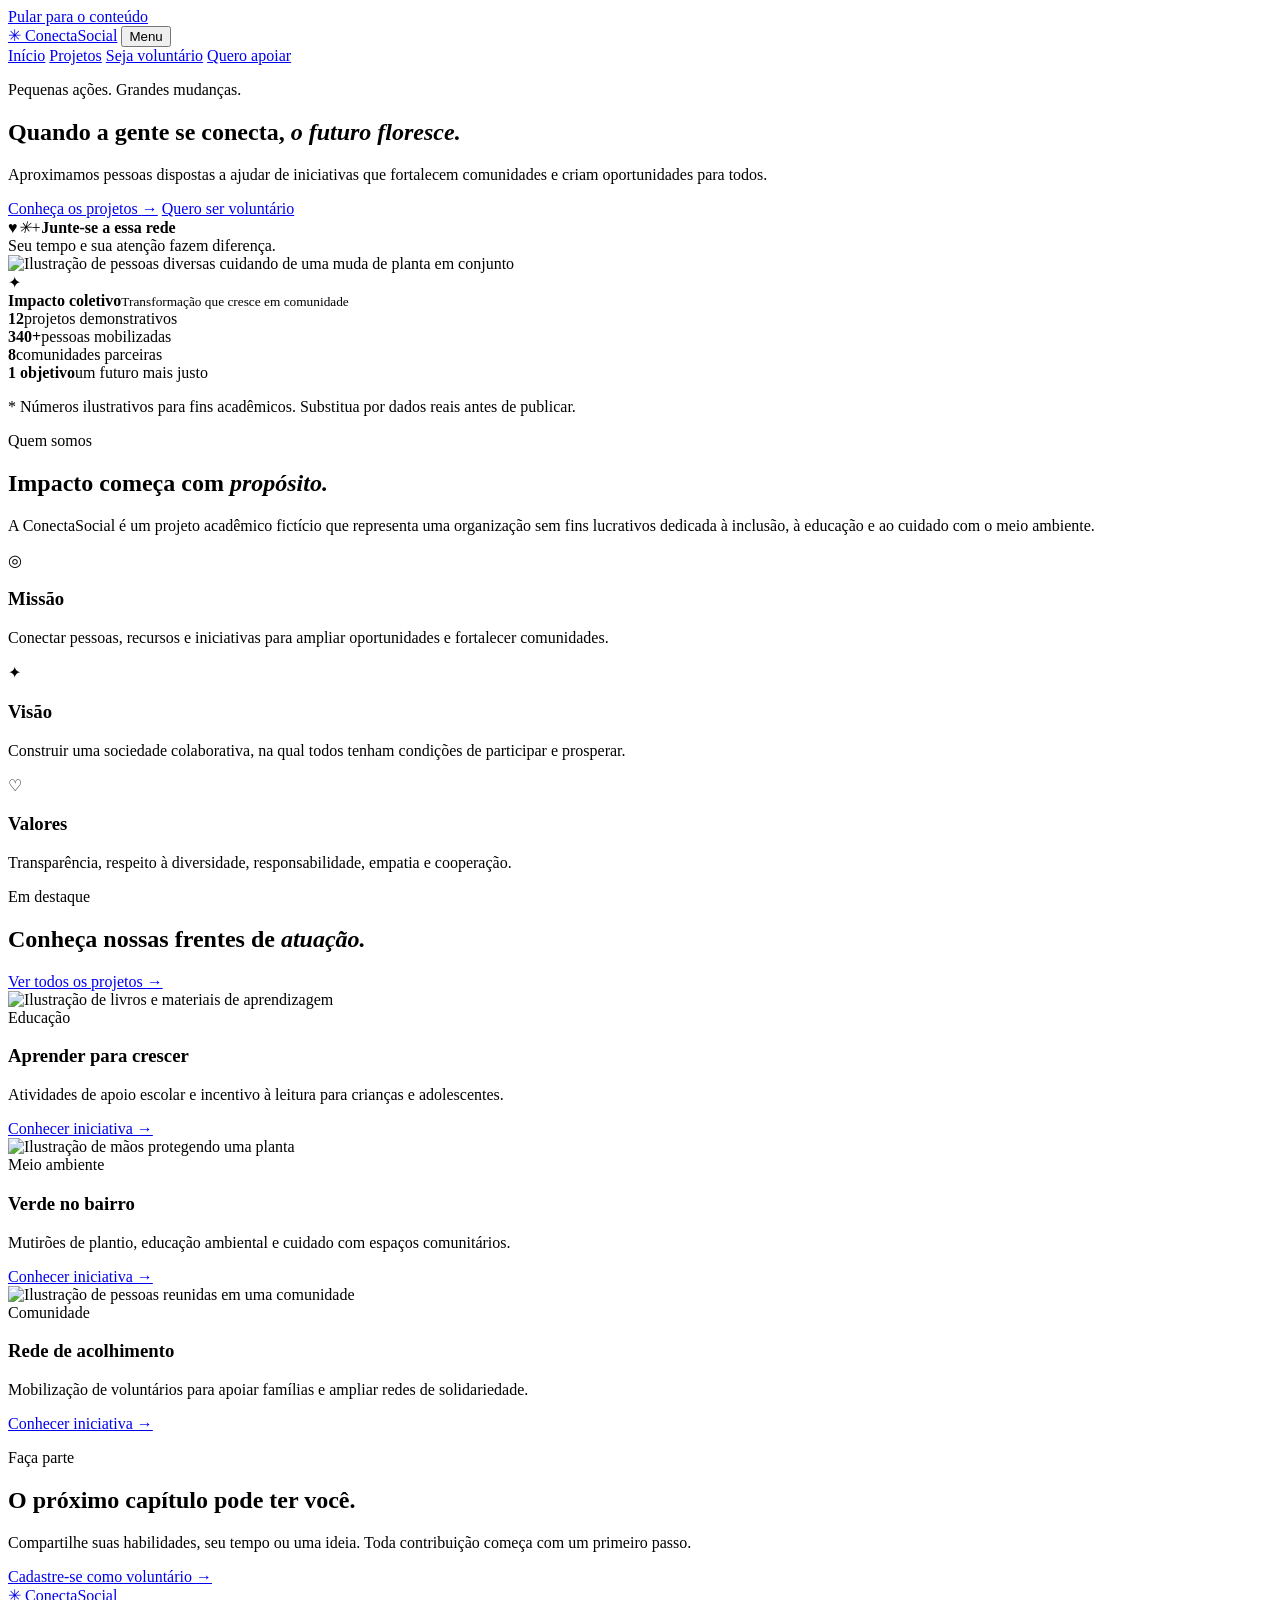
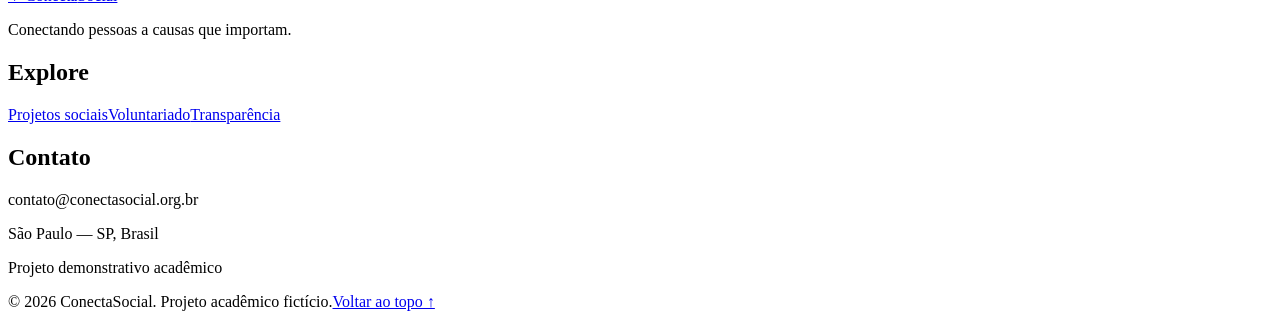
==== index.html @ 2b1a7da3 "Add files via upload" ====
<!doctype html>
<html lang="pt-BR">
<head>
  <meta charset="utf-8">
  <meta name="viewport" content="width=device-width, initial-scale=1">
  <meta name="description" content="Conheça a ConectaSocial, uma iniciativa que conecta pessoas, voluntariado e projetos que transformam comunidades.">
  <meta name="theme-color" content="#123f35">
  <title>ConectaSocial | Juntos transformamos realidades</title>
  <link rel="preload" href="assets/img/hero.svg" as="image" type="image/svg+xml">
  <link rel="stylesheet" href="css/styles.css">
  <script src="js/main.js" defer></script>
</head>
<body>
  <a class="skip-link" href="#conteudo">Pular para o conteúdo</a>
  <header class="site-header">
    <div class="container header-inner">
      <a class="brand" href="index.html" aria-label="ConectaSocial — página inicial"><span class="brand-mark" aria-hidden="true">✳</span> Conecta<span>Social</span></a>
      <button class="menu-toggle" type="button" aria-expanded="false" aria-controls="menu-principal">Menu</button>
      <nav id="menu-principal" class="main-nav" aria-label="Navegação principal">
        <a aria-current="page" href="index.html">Início</a>
        <a href="projetos.html">Projetos</a>
        <a href="cadastro.html">Seja voluntário</a>
        <a class="nav-cta" href="projetos.html#doar">Quero apoiar</a>
      </nav>
    </div>
  </header>

  <main id="conteudo">
    <section class="hero">
      <div class="container hero-grid">
        <div class="hero-copy">
          <p class="eyebrow">Pequenas ações. Grandes mudanças.</p>
          <h1>Quando a gente se conecta, <em>o futuro floresce.</em></h1>
          <p class="lead">Aproximamos pessoas dispostas a ajudar de iniciativas que fortalecem comunidades e criam oportunidades para todos.</p>
          <div class="hero-actions">
            <a class="button button-primary" href="projetos.html">Conheça os projetos <span aria-hidden="true">→</span></a>
            <a class="button button-outline" href="cadastro.html">Quero ser voluntário</a>
          </div>
          <div class="hero-note"><span class="avatar-stack" aria-hidden="true"><i>♥</i><i>✳</i><i>+</i></span><span><strong>Junte-se a essa rede</strong><br>Seu tempo e sua atenção fazem diferença.</span></div>
        </div>
        <div class="hero-art">
          <img src="assets/img/hero.svg" alt="Ilustração de pessoas diversas cuidando de uma muda de planta em conjunto" width="620" height="500">
          <div class="floating-card"><span class="floating-icon" aria-hidden="true">✦</span><div><strong>Impacto coletivo</strong><small>Transformação que cresce em comunidade</small></div></div>
        </div>
      </div>
    </section>

    <section class="stats-section" aria-label="Indicadores ilustrativos de impacto">
      <div class="container stats-grid">
        <div class="stat"><strong>12</strong><span>projetos demonstrativos</span></div>
        <div class="stat"><strong>340+</strong><span>pessoas mobilizadas</span></div>
        <div class="stat"><strong>8</strong><span>comunidades parceiras</span></div>
        <div class="stat"><strong>1 objetivo</strong><span>um futuro mais justo</span></div>
      </div>
      <p class="container data-note">* Números ilustrativos para fins acadêmicos. Substitua por dados reais antes de publicar.</p>
    </section>

    <section class="section container">
      <div class="section-heading">
        <div><p class="eyebrow">Quem somos</p><h2>Impacto começa com <em>propósito.</em></h2></div>
        <p>A ConectaSocial é um projeto acadêmico fictício que representa uma organização sem fins lucrativos dedicada à inclusão, à educação e ao cuidado com o meio ambiente.</p>
      </div>
      <div class="values-grid">
        <article class="value-card"><span class="icon-bubble" aria-hidden="true">◎</span><h3>Missão</h3><p>Conectar pessoas, recursos e iniciativas para ampliar oportunidades e fortalecer comunidades.</p></article>
        <article class="value-card"><span class="icon-bubble" aria-hidden="true">✦</span><h3>Visão</h3><p>Construir uma sociedade colaborativa, na qual todos tenham condições de participar e prosperar.</p></article>
        <article class="value-card"><span class="icon-bubble" aria-hidden="true">♡</span><h3>Valores</h3><p>Transparência, respeito à diversidade, responsabilidade, empatia e cooperação.</p></article>
      </div>
    </section>

    <section class="section section-soft">
      <div class="container">
        <div class="section-heading">
          <div><p class="eyebrow">Em destaque</p><h2>Conheça nossas frentes de <em>atuação.</em></h2></div>
          <a class="text-link" href="projetos.html">Ver todos os projetos <span aria-hidden="true">→</span></a>
        </div>
        <div class="project-grid">
          <article class="project-card">
            <img src="assets/img/educacao.svg" alt="Ilustração de livros e materiais de aprendizagem" width="520" height="320" loading="lazy">
            <div class="project-body"><span class="tag">Educação</span><h3>Aprender para crescer</h3><p>Atividades de apoio escolar e incentivo à leitura para crianças e adolescentes.</p><a class="text-link" href="projetos.html#educacao">Conhecer iniciativa →</a></div>
          </article>
          <article class="project-card">
            <img src="assets/img/meio-ambiente.svg" alt="Ilustração de mãos protegendo uma planta" width="520" height="320" loading="lazy">
            <div class="project-body"><span class="tag tag-blue">Meio ambiente</span><h3>Verde no bairro</h3><p>Mutirões de plantio, educação ambiental e cuidado com espaços comunitários.</p><a class="text-link" href="projetos.html#ambiente">Conhecer iniciativa →</a></div>
          </article>
          <article class="project-card">
            <img src="assets/img/comunidade.svg" alt="Ilustração de pessoas reunidas em uma comunidade" width="520" height="320" loading="lazy">
            <div class="project-body"><span class="tag tag-orange">Comunidade</span><h3>Rede de acolhimento</h3><p>Mobilização de voluntários para apoiar famílias e ampliar redes de solidariedade.</p><a class="text-link" href="projetos.html#acolhimento">Conhecer iniciativa →</a></div>
          </article>
        </div>
      </div>
    </section>

    <section class="cta-band">
      <div class="container cta-inner"><div><p class="eyebrow eyebrow-light">Faça parte</p><h2>O próximo capítulo pode ter você.</h2><p>Compartilhe suas habilidades, seu tempo ou uma ideia. Toda contribuição começa com um primeiro passo.</p></div><a class="button button-light" href="cadastro.html">Cadastre-se como voluntário <span aria-hidden="true">→</span></a></div>
    </section>
  </main>

  <footer class="site-footer">
    <div class="container footer-grid">
      <div><a class="brand brand-footer" href="index.html"><span class="brand-mark" aria-hidden="true">✳</span> Conecta<span>Social</span></a><p>Conectando pessoas a causas que importam.</p></div>
      <div><h2>Explore</h2><a href="projetos.html">Projetos sociais</a><a href="cadastro.html">Voluntariado</a><a href="projetos.html#transparencia">Transparência</a></div>
      <div><h2>Contato</h2><p>contato@conectasocial.org.br</p><p>São Paulo — SP, Brasil</p><p>Projeto demonstrativo acadêmico</p></div>
    </div>
    <div class="container footer-bottom"><span>© <span data-year>2026</span> ConectaSocial. Projeto acadêmico fictício.</span><a href="#conteudo">Voltar ao topo ↑</a></div>
  </footer>
</body>
</html>
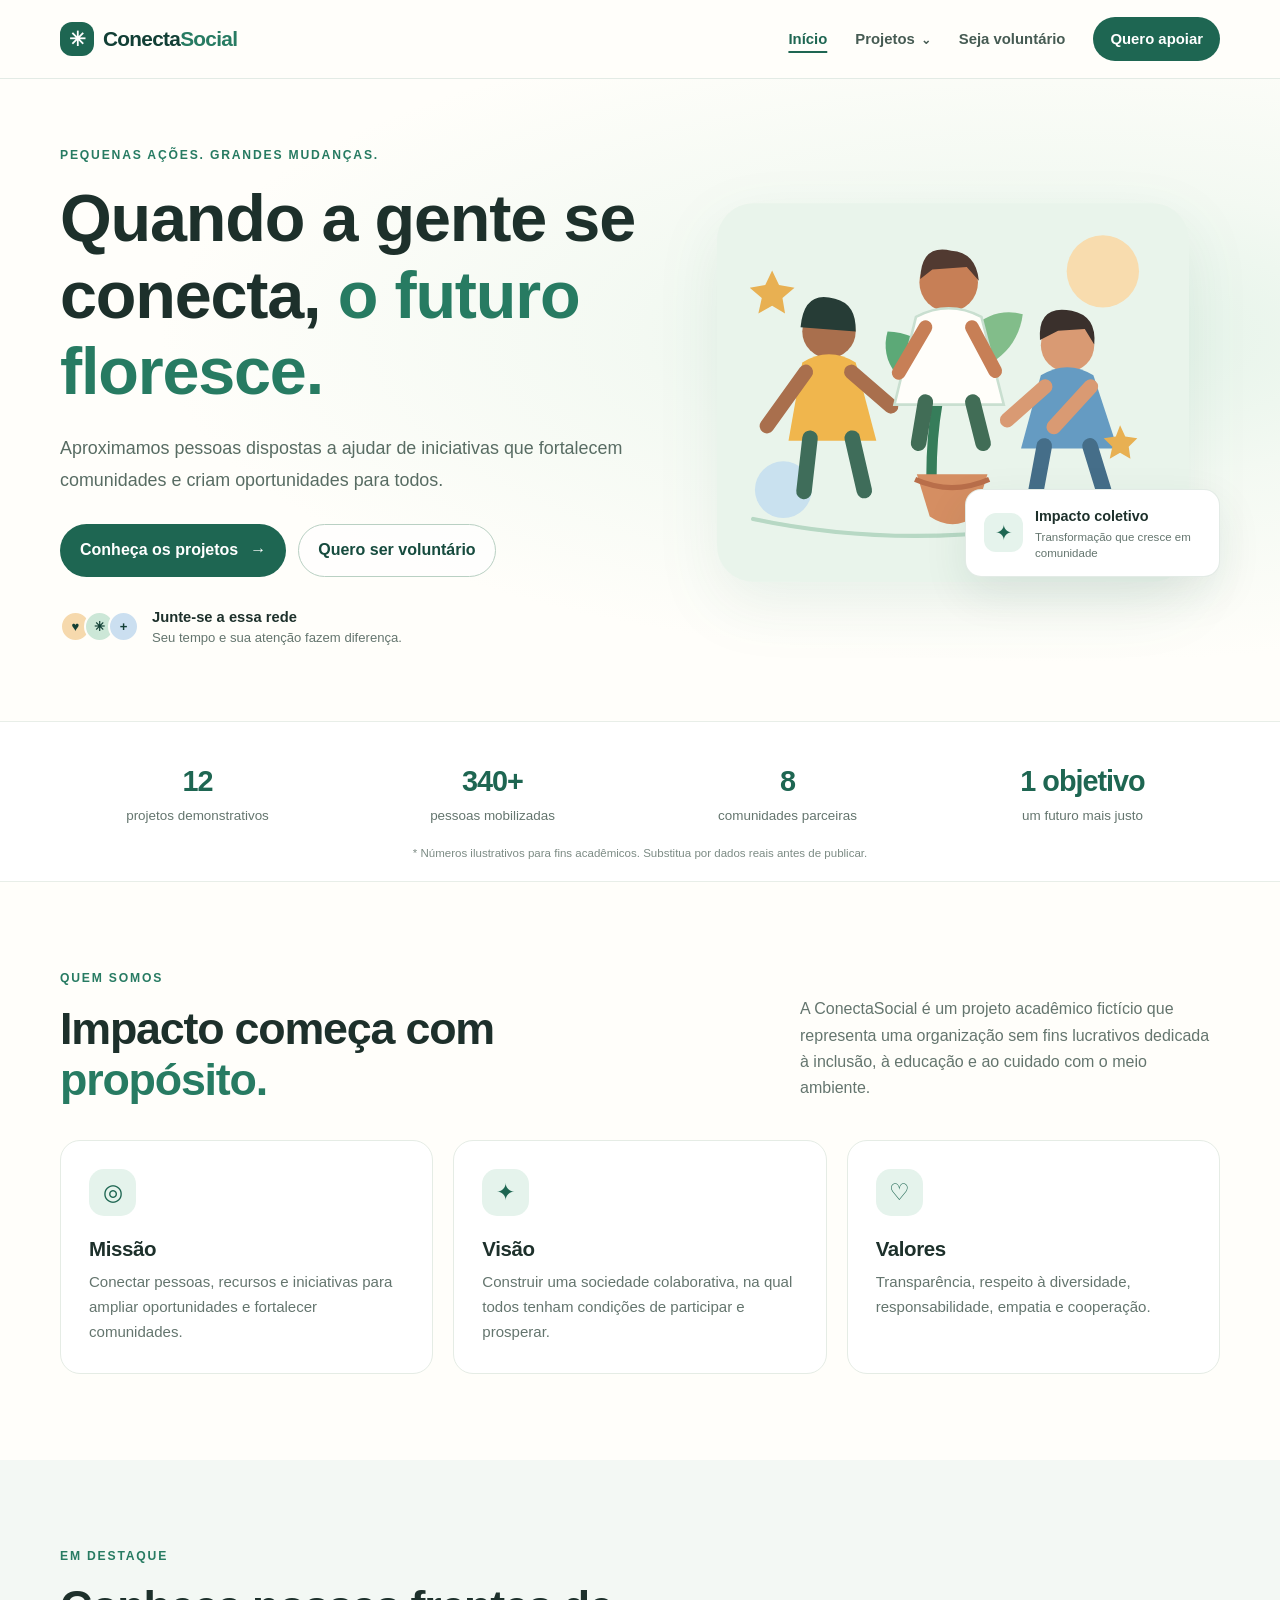
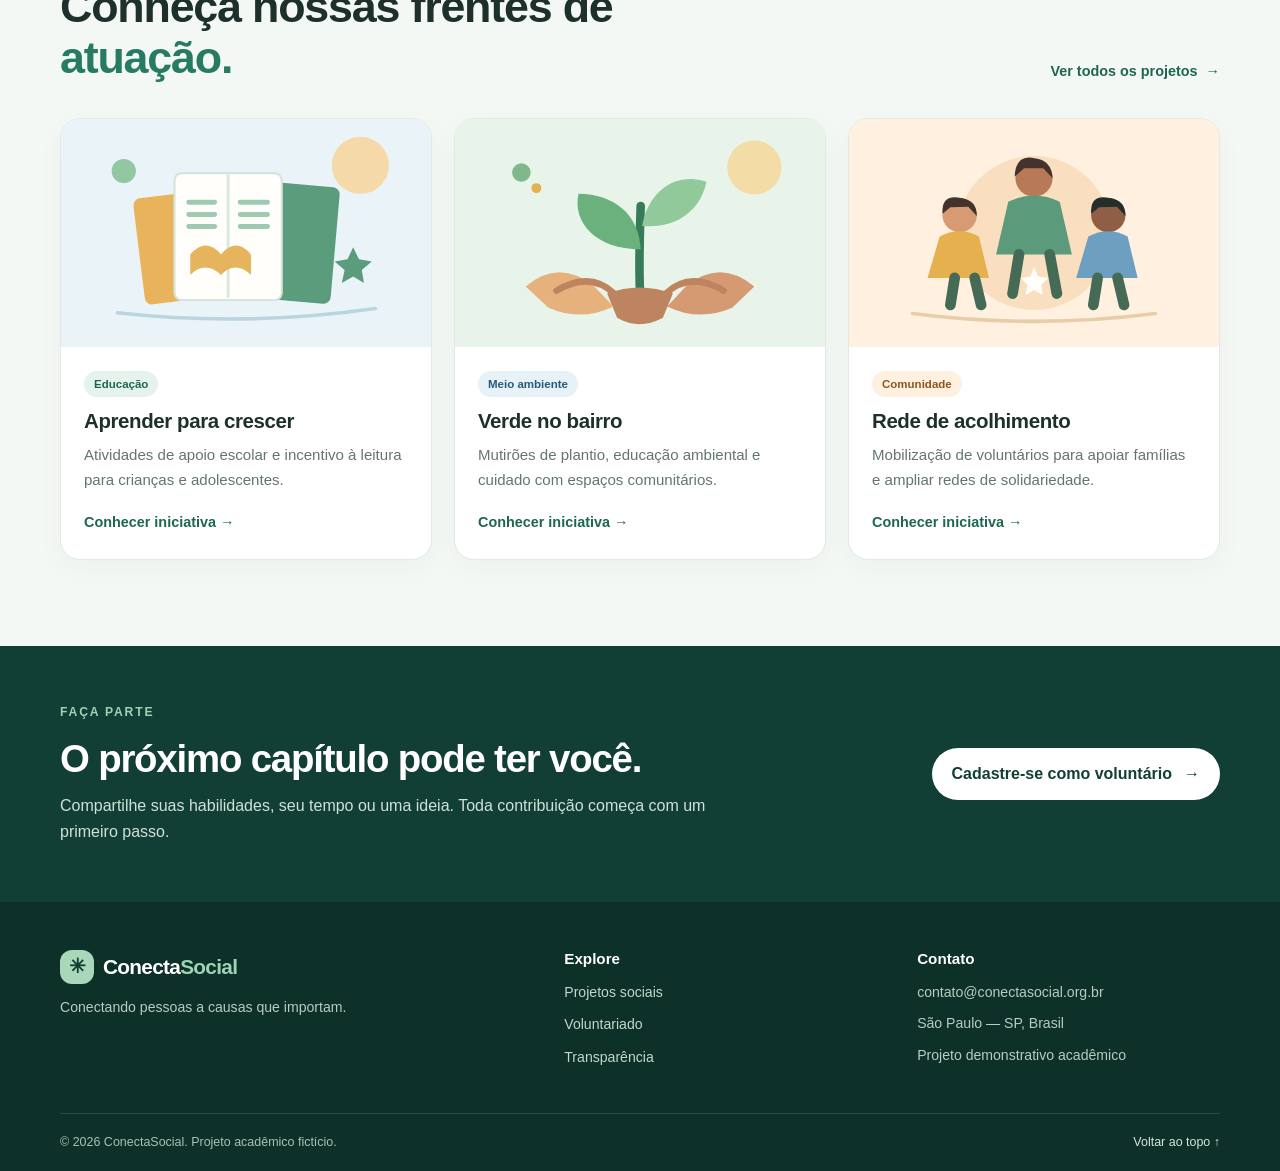
==== commit 8f10afab: "Entrega II: aprimorar navegação responsiva e acessibilidade" ====
--- a/index.html
+++ b/index.html
@@ -15,10 +15,18 @@
   <header class="site-header">
     <div class="container header-inner">
       <a class="brand" href="index.html" aria-label="ConectaSocial — página inicial"><span class="brand-mark" aria-hidden="true">✳</span> Conecta<span>Social</span></a>
-      <button class="menu-toggle" type="button" aria-expanded="false" aria-controls="menu-principal">Menu</button>
+      <button class="menu-toggle" type="button" aria-expanded="false" aria-controls="menu-principal" aria-label="Abrir ou fechar o menu"><span aria-hidden="true">☰</span> Menu</button>
       <nav id="menu-principal" class="main-nav" aria-label="Navegação principal">
         <a aria-current="page" href="index.html">Início</a>
-        <a href="projetos.html">Projetos</a>
+        <div class="nav-dropdown">
+          <a href="projetos.html" aria-haspopup="true">Projetos</a>
+          <ul class="nav-submenu" aria-label="Categorias de projetos">
+            <li><a href="projetos.html#educacao">Educação</a></li>
+            <li><a href="projetos.html#ambiente">Meio ambiente</a></li>
+            <li><a href="projetos.html#acolhimento">Comunidade</a></li>
+            <li><a href="projetos.html#transparencia">Transparência</a></li>
+          </ul>
+        </div>
         <a href="cadastro.html">Seja voluntário</a>
         <a class="nav-cta" href="projetos.html#doar">Quero apoiar</a>
       </nav>
--- a/css/styles.css
+++ b/css/styles.css
@@ -0,0 +1,271 @@
+@import url("variables.css");
+@import url("components.css");
+@import url("navigation.css");
+@import url("feedback.css");
+@import url("responsive.css");
+@import url('https://fonts.googleapis.com/css2?family=DM+Sans:wght@400;500;600;700&family=Manrope:wght@400;500;600;700;800&display=swap');
+
+:root {
+  --green-950: #123f35;
+  --green-900: #164b3e;
+  --green-800: #1e6652;
+  --green-700: #277b62;
+  --green-100: #e5f3ec;
+  --green-50: #f3f8f4;
+  --ink: #1d302b;
+  --muted: #64756e;
+  --line: #dce7e0;
+  --paper: #fffefa;
+  --blue-100: #e6f1f8;
+  --orange-100: #fff0df;
+  --radius: 20px;
+  --shadow: 0 16px 45px rgba(18, 63, 53, .09);
+}
+* { box-sizing: border-box; }
+html { scroll-behavior: smooth; scroll-padding-top: 90px; }
+body { margin: 0; color: var(--ink); background: var(--paper); font-family: "DM Sans", Arial, sans-serif; line-height: 1.65; }
+img { display: block; max-width: 100%; height: auto; }
+a { color: var(--green-800); text-underline-offset: 4px; }
+a:hover { color: var(--green-950); }
+button, input, select, textarea { font: inherit; }
+button, a { -webkit-tap-highlight-color: transparent; }
+:focus-visible { outline: 3px solid #e09b3d; outline-offset: 3px; }
+.container { width: min(1160px, calc(100% - 40px)); margin-inline: auto; }
+.skip-link { position: absolute; left: 12px; top: -60px; z-index: 100; background: white; padding: 12px 18px; border-radius: 8px; }
+.skip-link:focus { top: 12px; }
+.site-header { position: sticky; top: 0; z-index: 20; background: rgba(255,254,250,.94); border-bottom: 1px solid rgba(220,231,224,.8); backdrop-filter: blur(14px); }
+.header-inner { display: flex; align-items: center; justify-content: space-between; min-height: 78px; gap: 28px; }
+.brand { display: inline-flex; align-items: center; gap: 7px; color: var(--green-950); text-decoration: none; font-family: Manrope, sans-serif; font-size: 1.3rem; font-weight: 800; letter-spacing: -.7px; white-space: nowrap; }
+.brand > span:last-child { margin-left: -7px; color: var(--green-700); }
+.brand-mark { display: inline-grid; place-items: center; width: 34px; height: 34px; margin-right: 2px; border-radius: 12px; color: white; background: var(--green-800); font-size: 1.25rem; }
+.main-nav { display: flex; align-items: center; gap: 28px; }
+.main-nav a { color: #465b53; font-size: .93rem; font-weight: 600; text-decoration: none; }
+.main-nav a[aria-current="page"] { color: var(--green-800); }
+.main-nav a:hover { color: var(--green-700); }
+.main-nav .nav-cta { padding: 10px 17px; color: white; background: var(--green-800); border-radius: 999px; }
+.main-nav .nav-cta:hover { color: white; background: var(--green-950); }
+.menu-toggle { display: none; border: 1px solid var(--line); border-radius: 10px; padding: 8px 13px; color: var(--green-950); background: white; font-weight: 700; }
+.hero { overflow: hidden; padding: 66px 0 74px; background: radial-gradient(ellipse at 82% 40%, #e2f2e7 0, rgba(226,242,231,.4) 28%, transparent 60%), var(--paper); }
+.hero-grid { display: grid; grid-template-columns: 1.04fr .96fr; align-items: center; gap: 48px; }
+.eyebrow { margin: 0 0 15px; color: var(--green-700); font-size: .76rem; font-weight: 800; letter-spacing: 1.8px; text-transform: uppercase; }
+h1, h2, h3 { margin-top: 0; font-family: Manrope, sans-serif; line-height: 1.15; letter-spacing: -1.2px; }
+h1 { max-width: 650px; margin-bottom: 22px; font-size: clamp(2.7rem, 5.2vw, 4.65rem); font-weight: 800; }
+h1 em, h2 em { color: var(--green-700); font-style: normal; }
+h2 { margin-bottom: 16px; font-size: clamp(2rem, 3.5vw, 3rem); font-weight: 800; }
+h3 { margin-bottom: 10px; font-size: 1.28rem; letter-spacing: -.4px; }
+p { margin-top: 0; }
+.lead { max-width: 580px; color: #586c63; font-size: 1.12rem; line-height: 1.8; }
+.hero-actions { display: flex; flex-wrap: wrap; gap: 12px; margin: 28px 0 30px; }
+.button { display: inline-flex; align-items: center; justify-content: center; gap: 12px; min-height: 48px; padding: 12px 19px; border: 1px solid transparent; border-radius: 999px; font-weight: 700; text-decoration: none; cursor: pointer; transition: transform .18s ease, background .18s ease; }
+.button:hover { transform: translateY(-2px); }
+.button-primary { color: white; background: var(--green-800); }
+.button-primary:hover { color: white; background: var(--green-950); }
+.button-outline { color: var(--green-900); border-color: #b9d0c3; background: rgba(255,255,255,.65); }
+.button-outline:hover { background: white; }
+.button-light { color: var(--green-950); background: white; }
+.button-light:hover { color: var(--green-950); background: #eff8f2; }
+.button-small { min-height: 40px; padding: 9px 16px; font-size: .88rem; }
+.button-quiet { color: var(--muted); border-color: var(--line); background: white; }
+.hero-note { display: flex; align-items: center; gap: 13px; color: var(--muted); font-size: .82rem; line-height: 1.45; }
+.hero-note strong { color: var(--ink); font-size: .92rem; }
+.avatar-stack { display: flex; }
+.avatar-stack i { display: grid; place-items: center; width: 31px; height: 31px; margin-left: -7px; border: 2px solid var(--paper); border-radius: 50%; color: var(--green-950); background: #cce7d7; font-style: normal; font-weight: 800; }
+.avatar-stack i:first-child { margin-left: 0; background: #f6d9ad; }
+.avatar-stack i:last-child { background: #cbdff0; }
+.hero-art { position: relative; }
+.hero-art > img { width: 100%; filter: drop-shadow(0 22px 30px rgba(30,102,82,.08)); }
+.floating-card { position: absolute; right: 0; bottom: 8%; display: flex; align-items: center; gap: 12px; max-width: 255px; padding: 15px 18px; border: 1px solid rgba(220,231,224,.8); border-radius: 16px; background: white; box-shadow: var(--shadow); }
+.floating-icon { display: grid; place-items: center; flex: 0 0 39px; height: 39px; border-radius: 12px; color: var(--green-800); background: var(--green-100); font-size: 1.3rem; }
+.floating-card strong, .floating-card small { display: block; }
+.floating-card strong { font-size: .9rem; }
+.floating-card small { color: var(--muted); font-size: .72rem; line-height: 1.4; }
+.stats-section { padding: 30px 0 18px; border-block: 1px solid #e8eee8; background: #fff; }
+.stats-grid { display: grid; grid-template-columns: repeat(4, 1fr); gap: 20px; }
+.stat { display: flex; flex-direction: column; align-items: center; padding: 6px 10px; text-align: center; }
+.stat strong { color: var(--green-800); font-family: Manrope, sans-serif; font-size: 1.8rem; font-weight: 800; letter-spacing: -1px; }
+.stat span { color: var(--muted); font-size: .84rem; }
+.data-note { margin-top: 10px; margin-bottom: 0; color: #7c8b84; font-size: .72rem; text-align: center; }
+.section { padding-block: 86px; }
+.section-soft { background: var(--green-50); }
+.section-heading { display: flex; align-items: end; justify-content: space-between; gap: 40px; margin-bottom: 34px; }
+.section-heading > div { max-width: 620px; }
+.section-heading h2 { margin-bottom: 0; }
+.section-heading > p { max-width: 420px; margin-bottom: 4px; color: var(--muted); }
+.values-grid { display: grid; grid-template-columns: repeat(3, 1fr); gap: 20px; }
+.value-card { padding: 28px; border: 1px solid #e5ece5; border-radius: var(--radius); background: white; }
+.icon-bubble { display: grid; place-items: center; width: 47px; height: 47px; margin-bottom: 21px; border-radius: 15px; color: var(--green-800); background: var(--green-100); font-size: 1.45rem; }
+.value-card p, .project-body p { margin-bottom: 0; color: var(--muted); font-size: .94rem; }
+.project-grid { display: grid; grid-template-columns: repeat(3, 1fr); gap: 22px; }
+.project-card { overflow: hidden; border: 1px solid #e2eae3; border-radius: var(--radius); background: white; box-shadow: 0 8px 28px rgba(18,63,53,.035); }
+.project-card > img { width: 100%; aspect-ratio: 1.62; object-fit: cover; background: #eaf4ec; }
+.project-body { padding: 23px; }
+.project-body h3 { margin-top: 12px; }
+.project-body p { margin-bottom: 17px; }
+.tag { display: inline-flex; padding: 5px 10px; border-radius: 999px; color: var(--green-800); background: var(--green-100); font-size: .72rem; font-weight: 800; }
+.tag-blue { color: #285b7a; background: var(--blue-100); }
+.tag-orange { color: #8b5621; background: var(--orange-100); }
+.text-link { display: inline-flex; gap: 8px; align-items: center; color: var(--green-800); font-size: .9rem; font-weight: 800; text-decoration: none; }
+.text-link:hover { text-decoration: underline; }
+.cta-band { padding: 56px 0; color: white; background: var(--green-950); }
+.cta-inner { display: flex; align-items: center; justify-content: space-between; gap: 35px; }
+.cta-inner > div { max-width: 670px; }
+.cta-inner h2 { margin-bottom: 12px; color: white; font-size: clamp(2rem, 3vw, 2.7rem); }
+.cta-inner p:not(.eyebrow) { margin-bottom: 0; color: #d0e2d8; }
+.eyebrow-light { color: #9bd5b3; }
+.site-footer { padding-top: 48px; color: #d0dfd6; background: #0d3029; }
+.footer-grid { display: grid; grid-template-columns: 1.5fr 1fr 1fr; gap: 50px; padding-bottom: 35px; }
+.brand-footer { margin-bottom: 12px; color: white; }
+.brand-footer > span:last-child { color: #9bd5b3; }
+.brand-footer .brand-mark { color: var(--green-950); background: #a9d7b9; }
+.footer-grid p { margin-bottom: 8px; color: #b7cdc1; font-size: .88rem; }
+.footer-grid h2 { margin-bottom: 14px; color: white; font-size: .95rem; letter-spacing: 0; }
+.footer-grid > div:nth-child(n+2) a { display: block; margin-bottom: 9px; color: #c3d7cb; font-size: .88rem; text-decoration: none; }
+.footer-grid a:hover { color: white; }
+.footer-bottom { display: flex; justify-content: space-between; gap: 20px; padding-block: 18px; border-top: 1px solid rgba(255,255,255,.13); color: #a9c1b4; font-size: .78rem; }
+.footer-bottom a { color: #d5e6dc; text-decoration: none; }
+.page-hero { padding: 54px 0 50px; background: radial-gradient(ellipse at 85% 45%, #e2f2e7 0, transparent 54%), #f8fbf7; }
+.page-hero-grid { display: grid; grid-template-columns: 1fr .8fr; align-items: center; gap: 55px; }
+.page-hero h1 { max-width: 700px; font-size: clamp(2.5rem, 4.7vw, 4rem); }
+.page-hero img { width: 100%; max-height: 350px; object-fit: contain; }
+.page-hero-compact { padding-block: 55px; }
+.page-hero-compact .container { max-width: 850px; text-align: center; }
+.page-hero-compact h1 { margin-inline: auto; }
+.page-hero-compact .lead { margin-inline: auto; }
+.filter-row { display: flex; flex-wrap: wrap; gap: 10px; margin-bottom: 28px; }
+.filter-button { padding: 9px 16px; border: 1px solid #d6e3da; border-radius: 999px; color: var(--green-900); background: white; font-weight: 700; cursor: pointer; }
+.filter-button:hover, .filter-button.is-active { color: white; border-color: var(--green-800); background: var(--green-800); }
+.project-grid-large .project-body { padding: 25px; }
+.progress-label { display: flex; justify-content: space-between; gap: 12px; margin-top: 21px; color: var(--muted); font-size: .8rem; }
+.progress-label strong { color: var(--green-800); }
+.progress-track { overflow: hidden; height: 8px; margin-top: 8px; border-radius: 999px; background: #e8eee9; }
+.progress-track span { display: block; height: 100%; border-radius: inherit; background: #4a9a76; }
+.small-muted { margin-top: 8px; color: #7a8981 !important; font-size: .77rem !important; }
+.donate-grid { display: grid; grid-template-columns: 1.1fr .9fr; align-items: center; gap: 60px; }
+.donate-grid > div:first-child > p:not(.eyebrow) { max-width: 630px; color: var(--muted); }
+.donate-panel { padding: 34px; border: 1px solid #dce9df; border-radius: 24px; background: white; box-shadow: var(--shadow); }
+.donate-symbol { display: grid; place-items: center; width: 48px; height: 48px; margin-bottom: 20px; border-radius: 16px; color: var(--green-800); background: var(--green-100); font-size: 1.7rem; }
+.donate-panel p { color: var(--muted); }
+.docs-grid { display: grid; grid-template-columns: repeat(3, 1fr); gap: 18px; }
+.doc-card { padding: 25px; border: 1px solid var(--line); border-radius: 18px; }
+.doc-card > span:first-child { color: var(--green-700); font-size: 1.7rem; }
+.doc-card h3 { margin-top: 14px; }
+.doc-card p { margin-bottom: 14px; color: var(--muted); font-size: .9rem; }
+.doc-status { color: #7b8982; font-size: .75rem; font-weight: 700; }
+.form-layout { display: grid; grid-template-columns: .72fr 1.28fr; align-items: start; gap: 45px; }
+.form-aside { position: sticky; top: 110px; padding: 28px; border-radius: 22px; background: var(--green-50); }
+.form-aside img { width: 100%; max-height: 245px; margin-bottom: 22px; object-fit: contain; }
+.form-aside h2 { font-size: 1.8rem; }
+.form-aside p { color: var(--muted); font-size: .93rem; }
+.check-list { padding-left: 21px; color: var(--green-900); font-size: .88rem; }
+.check-list li { margin-bottom: 8px; padding-left: 4px; }
+.form-panel { min-width: 0; padding: 34px; border: 1px solid var(--line); border-radius: 22px; background: white; box-shadow: 0 12px 40px rgba(18,63,53,.045); }
+.form-title { margin-bottom: 28px; }
+.form-title h2 { margin-bottom: 8px; font-size: 1.8rem; }
+.form-title p { margin-bottom: 0; color: var(--muted); font-size: .85rem; }
+.form-title p span, label span { color: #a53b31; }
+fieldset { min-width: 0; margin: 0 0 28px; padding: 0 0 28px; border: 0; border-bottom: 1px solid #e8eee8; }
+legend { width: 100%; margin-bottom: 18px; color: var(--green-950); font-family: Manrope, sans-serif; font-size: 1.05rem; font-weight: 800; }
+.form-grid { display: grid; grid-template-columns: repeat(2, minmax(0, 1fr)); gap: 17px 15px; }
+.field { display: flex; flex-direction: column; gap: 7px; min-width: 0; }
+.field-full { grid-column: 1 / -1; }
+.field label { color: #334c42; font-size: .82rem; font-weight: 700; }
+.field input, .field select, .field textarea { width: 100%; min-width: 0; padding: 12px 13px; border: 1px solid #cfddd3; border-radius: 10px; outline: none; color: var(--ink); background: #fff; }
+.field input, .field select { min-height: 47px; }
+.field textarea { resize: vertical; }
+.field input::placeholder, .field textarea::placeholder { color: #9aa9a0; }
+.field input:focus, .field select:focus, .field textarea:focus { border-color: var(--green-700); box-shadow: 0 0 0 3px rgba(39,123,98,.12); }
+.field small { color: #77877e; font-size: .73rem; line-height: 1.45; }
+.checkbox-field { display: flex; flex-direction: row; align-items: flex-start; gap: 10px; }
+.checkbox-field input { width: 18px; min-width: 18px; height: 18px; min-height: 18px; margin-top: 3px; accent-color: var(--green-800); }
+.checkbox-field label { color: var(--muted); font-weight: 400; line-height: 1.55; }
+.form-actions { display: flex; flex-wrap: wrap; gap: 10px; }
+.form-message { margin: 17px 0 0; padding: 12px 14px; border-radius: 10px; color: #53695e; background: #f1f6f1; font-size: .82rem; }
+.form-message.is-success { color: #155c3b; background: #e5f5eb; }
+.form-message.is-error { color: #8a2c25; background: #fff0ed; }
+.sr-only { position: absolute; width: 1px; height: 1px; padding: 0; margin: -1px; overflow: hidden; clip: rect(0,0,0,0); white-space: nowrap; border: 0; }
+[hidden] { display: none !important; }
+@media (max-width: 900px) {
+  .main-nav { gap: 17px; }
+  .hero-grid { gap: 24px; }
+  .hero { padding-top: 48px; }
+  .page-hero-grid { gap: 25px; }
+  .form-layout { grid-template-columns: 1fr; }
+  .form-aside { position: static; display: grid; grid-template-columns: .55fr 1fr; gap: 20px; align-items: center; }
+  .form-aside img { grid-row: span 2; margin: 0; }
+  .form-aside h2 { align-self: end; margin-bottom: 0; }
+  .form-aside p { align-self: start; margin-bottom: 0; }
+  .form-aside .check-list { grid-column: 1 / -1; }
+}
+@media (max-width: 700px) {
+  .container { width: min(100% - 30px, 560px); }
+  .header-inner { min-height: 68px; }
+  .menu-toggle { display: inline-block; }
+  .main-nav { position: absolute; top: 100%; left: 0; right: 0; display: none; align-items: stretch; gap: 0; padding: 12px 20px 20px; border-bottom: 1px solid var(--line); background: var(--paper); box-shadow: 0 15px 20px rgba(18,63,53,.06); }
+  .main-nav.is-open { display: flex; flex-direction: column; }
+  .main-nav a { padding: 12px 5px; }
+  .main-nav .nav-cta { margin-top: 8px; text-align: center; }
+  .hero { padding: 45px 0 52px; }
+  .hero-grid, .page-hero-grid { grid-template-columns: 1fr; }
+  .hero-grid { gap: 20px; }
+  .hero-art { max-width: 500px; margin-inline: auto; }
+  .hero-art > img { max-height: 360px; }
+  .floating-card { right: 2%; bottom: 4%; }
+  h1 { font-size: clamp(2.5rem, 11vw, 3.6rem); }
+  .lead { font-size: 1rem; }
+  .stats-grid { grid-template-columns: repeat(2, 1fr); gap: 10px; }
+  .stat { padding: 10px 5px; }
+  .stat strong { font-size: 1.55rem; }
+  .section { padding-block: 58px; }
+  .section-heading { display: block; margin-bottom: 25px; }
+  .section-heading > p { margin-top: 16px; }
+  .values-grid, .project-grid, .docs-grid { grid-template-columns: 1fr; }
+  .project-card { display: grid; grid-template-columns: .85fr 1.15fr; }
+  .project-card > img { height: 100%; min-height: 220px; aspect-ratio: auto; }
+  .project-body { padding: 20px; }
+  .project-body h3 { font-size: 1.12rem; }
+  .project-body p { font-size: .86rem; }
+  .cta-inner { align-items: flex-start; flex-direction: column; }
+  .footer-grid { grid-template-columns: 1fr 1fr; gap: 30px 20px; }
+  .footer-grid > div:first-child { grid-column: 1 / -1; }
+  .page-hero { padding-block: 40px; }
+  .page-hero-grid img { max-height: 270px; }
+  .donate-grid { grid-template-columns: 1fr; gap: 28px; }
+  .form-aside { display: block; }
+  .form-aside img { max-height: 200px; margin: 0 auto 18px; }
+  .form-panel { padding: 23px 18px; }
+  .form-grid { grid-template-columns: 1fr; }
+  .field-full { grid-column: auto; }
+}
+@media (max-width: 440px) {
+  .project-card { display: block; }
+  .project-card > img { height: auto; aspect-ratio: 1.62; }
+  .hero-actions { align-items: stretch; flex-direction: column; }
+  .hero-actions .button { width: 100%; }
+  .footer-grid { grid-template-columns: 1fr; }
+  .footer-grid > div:first-child { grid-column: auto; }
+  .footer-bottom { align-items: flex-start; flex-direction: column; }
+  .form-actions { align-items: stretch; flex-direction: column; }
+  .form-actions .button { width: 100%; }
+}
+@media (prefers-reduced-motion: reduce) {
+  *, *::before, *::after { scroll-behavior: auto !important; transition-duration: .01ms !important; animation-duration: .01ms !important; animation-iteration-count: 1 !important; }
+}
+
+
+/* Estados adicionais para a entrega CSS3 */
+.button:focus-visible, .button-outline:focus-visible, .button-light:focus-visible,
+.text-link:focus-visible, .main-nav a:focus-visible, .filter-button:focus-visible {
+  outline: 3px solid #b86d25;
+  outline-offset: 4px;
+}
+.button:active { transform: translateY(1px); }
+.button:disabled, button:disabled { opacity: .55; cursor: not-allowed; transform: none; }
+.main-nav a { border-radius: 8px; }
+.main-nav a[aria-current="page"] { text-decoration: underline; text-decoration-thickness: 2px; text-underline-offset: 7px; }
+.project-card { transition: transform .2s ease, box-shadow .2s ease; }
+.project-card:hover { transform: translateY(-4px); box-shadow: var(--shadow); }
+.field input:required:valid:not(:placeholder-shown) { border-color: #4a9a76; }
+.field input:required:invalid:not(:placeholder-shown) { border-color: #c24136; }
+@media (prefers-reduced-motion: reduce) {
+  *, *::before, *::after { scroll-behavior: auto !important; transition-duration: .01ms !important; animation-duration: .01ms !important; animation-iteration-count: 1 !important; }
+}
